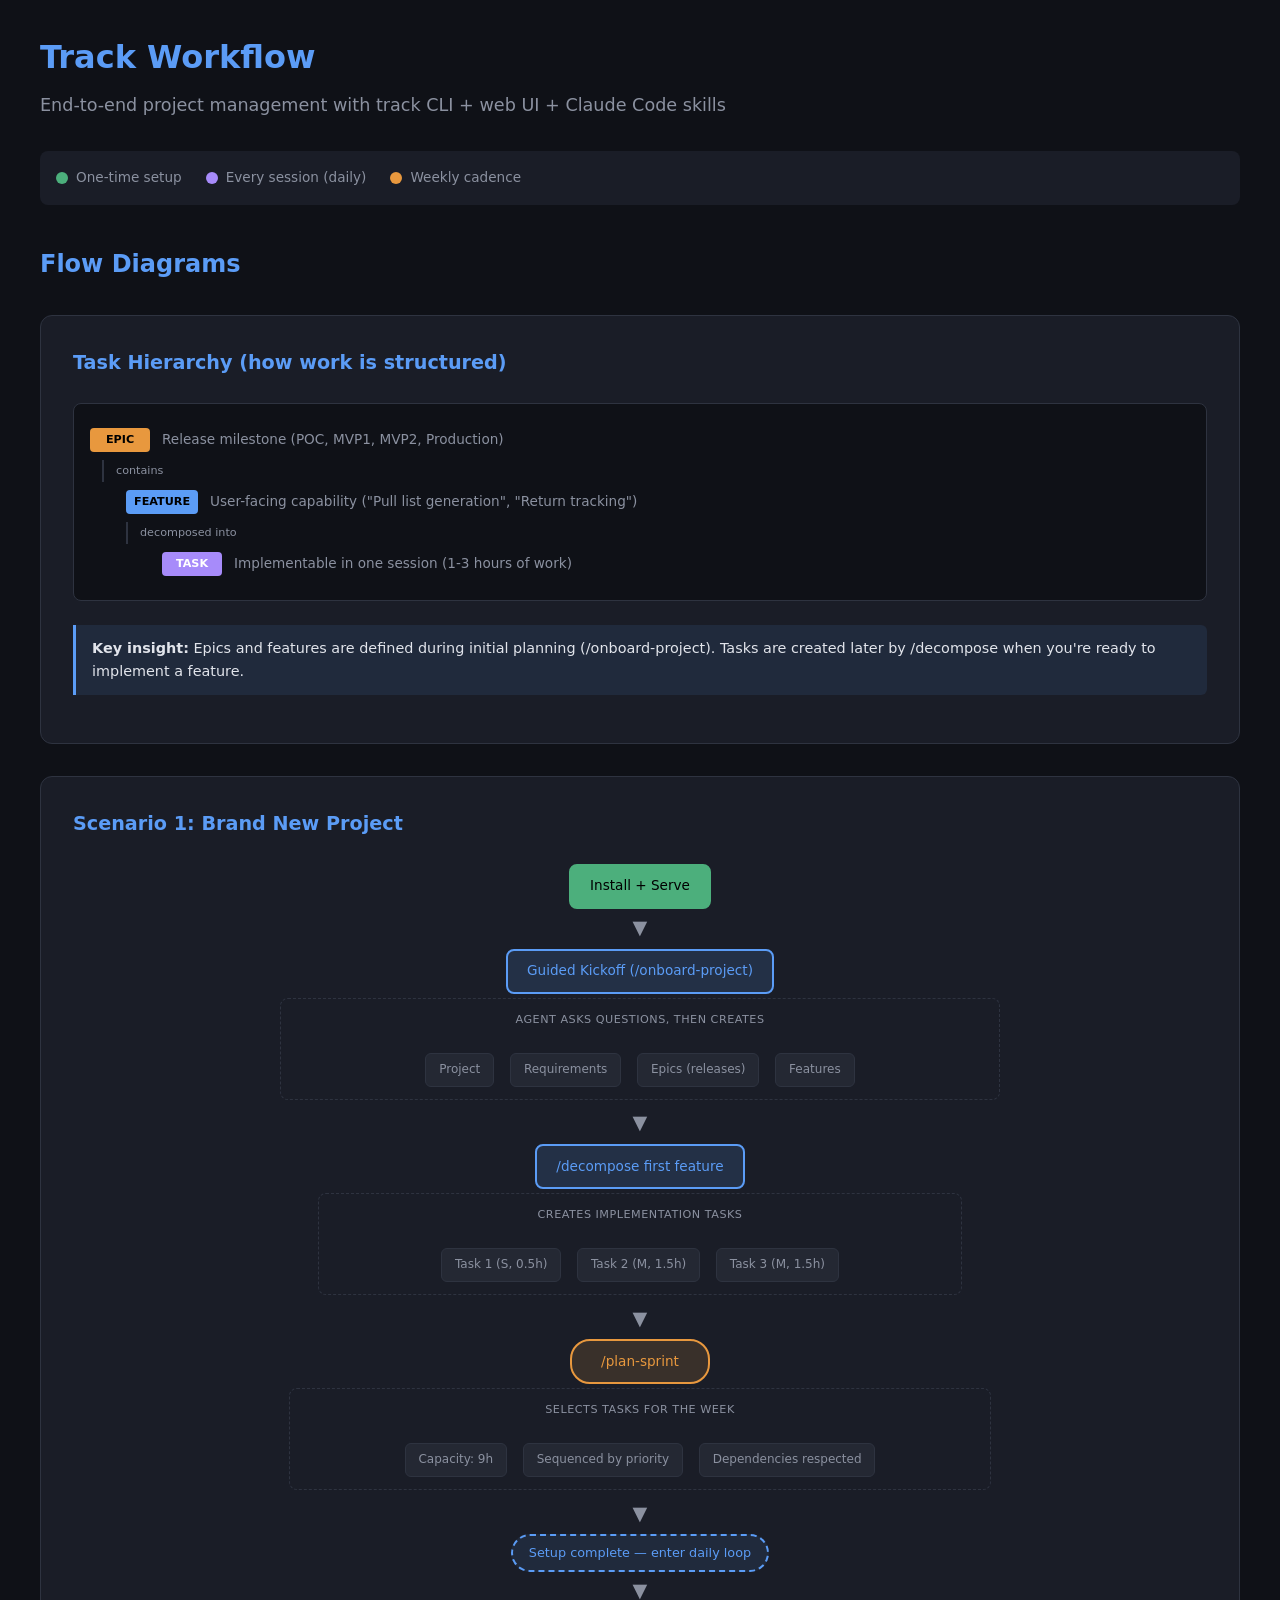
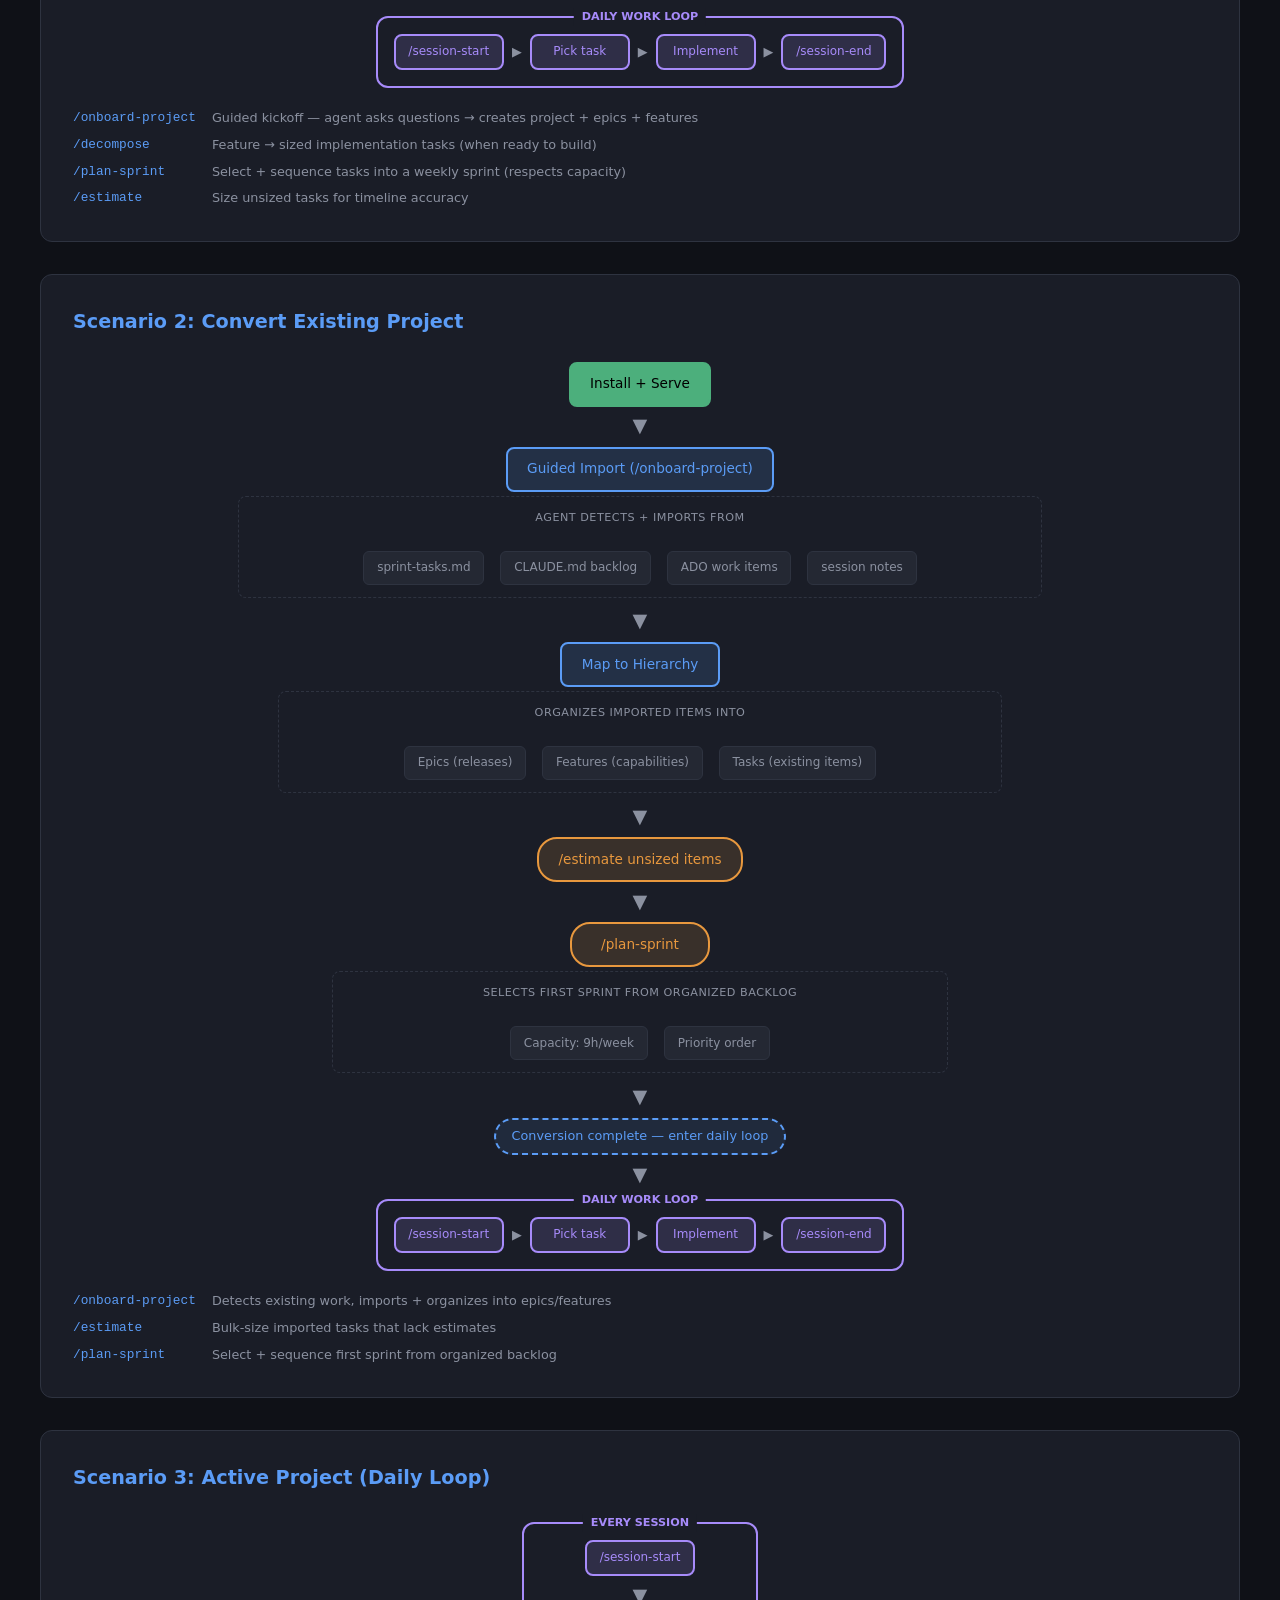
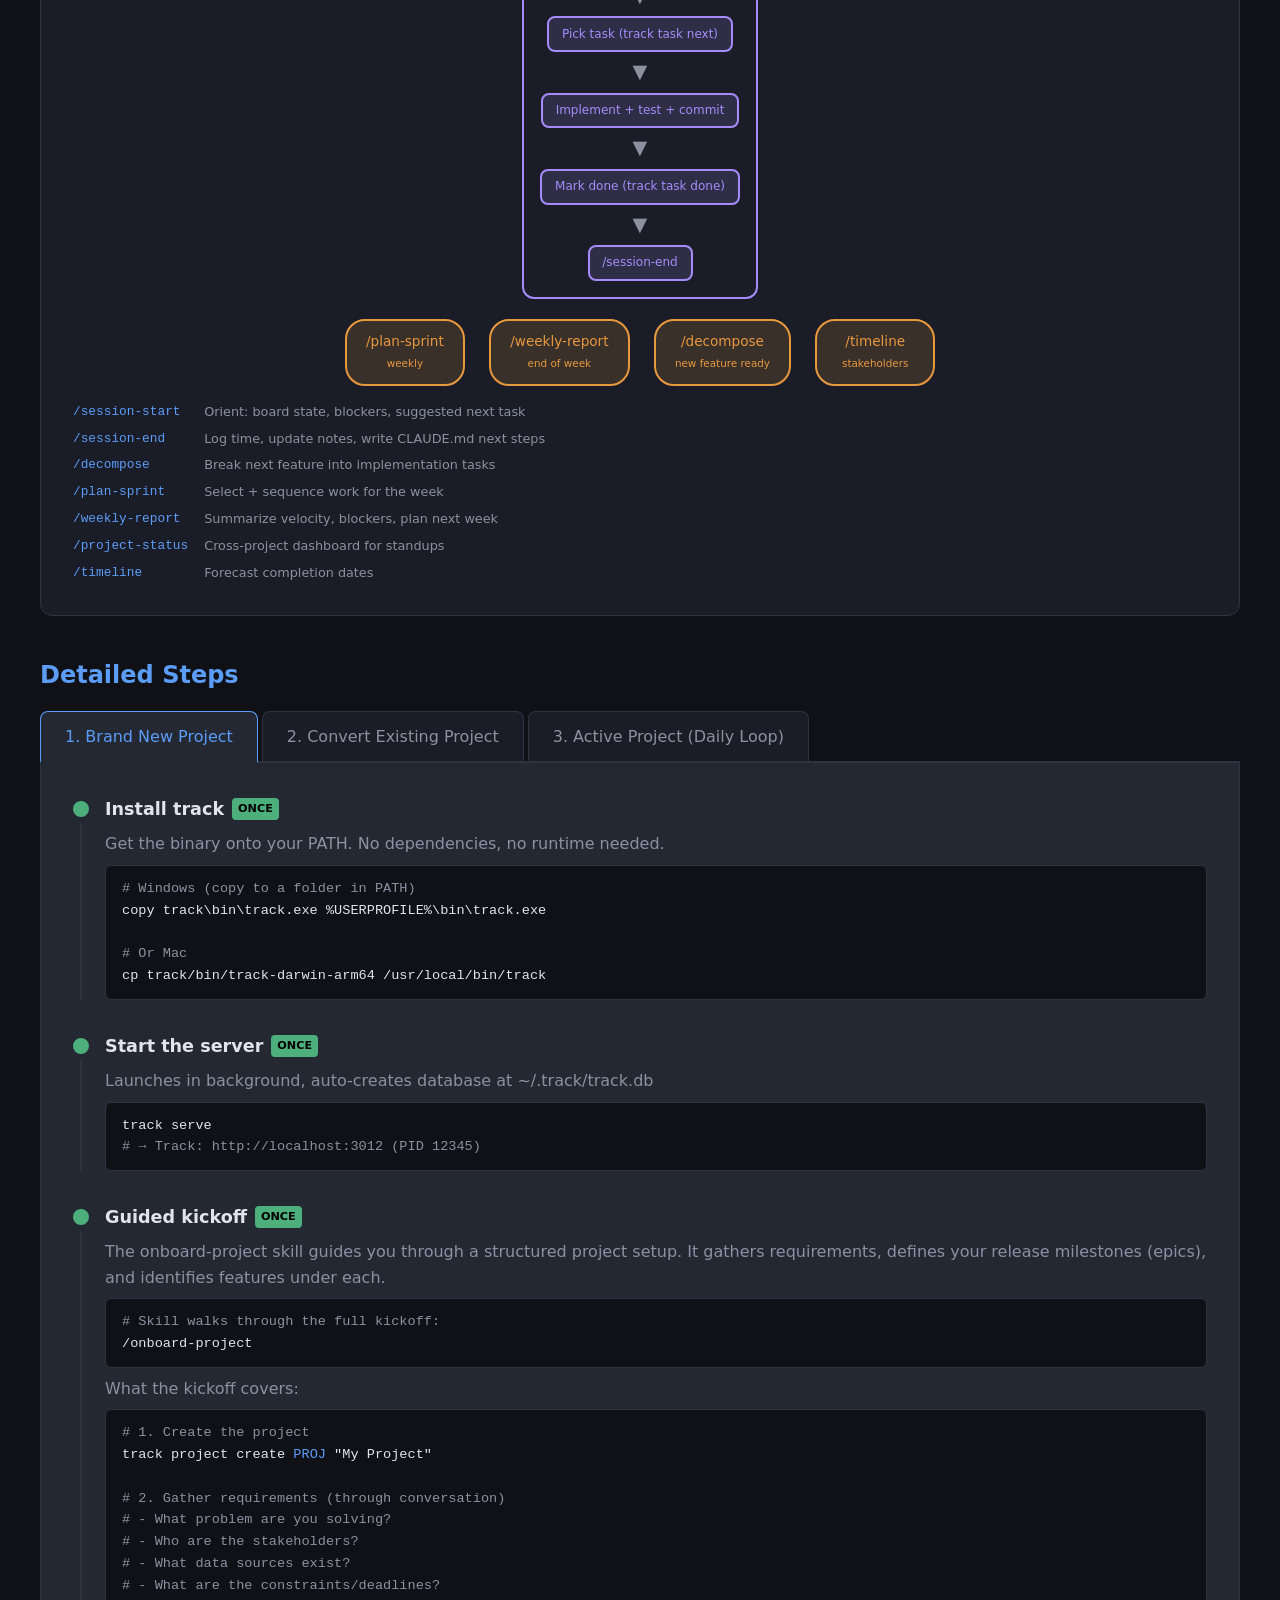
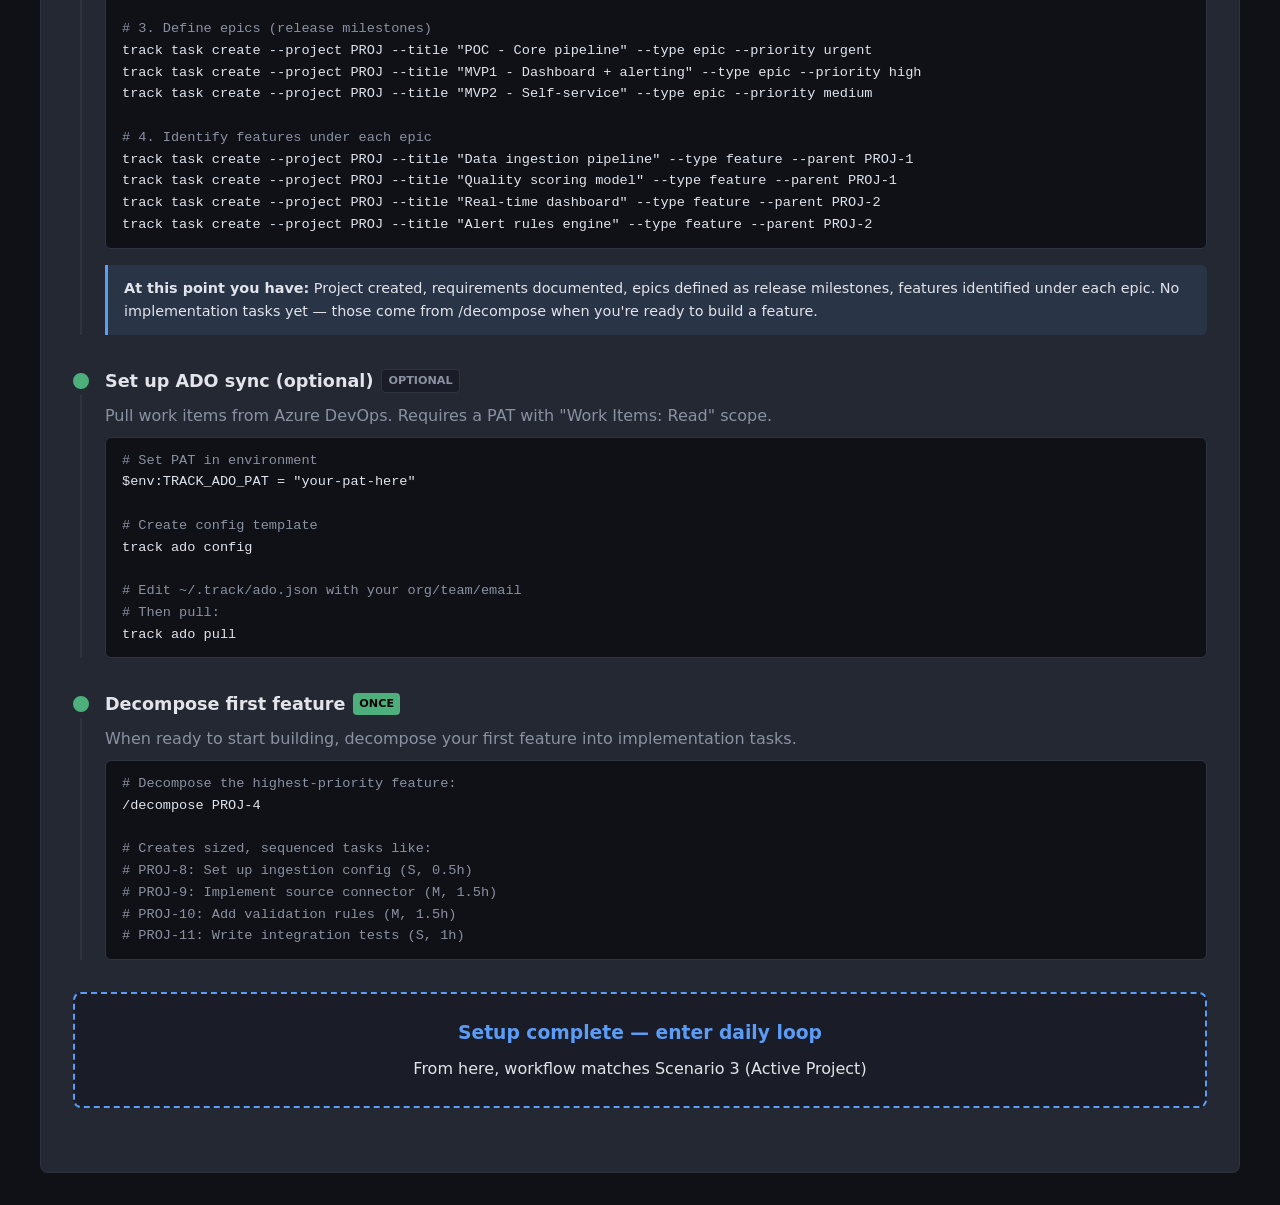
==== docs/workflow.html @ 364a83f5 "Initial release: CLI project management for AI-assisted development Features: task hierarchy (epic/f" ====
<!DOCTYPE html>
<html lang="en">
<head>
    <meta charset="UTF-8">
    <meta name="viewport" content="width=device-width, initial-scale=1.0">
    <title>Track — Workflow Guide</title>
    <style>
        :root {
            --bg: #0f1117;
            --surface: #1a1d27;
            --surface2: #242833;
            --border: #2e3340;
            --text: #e1e4eb;
            --text-dim: #8b91a0;
            --accent: #5b9cf6;
            --accent-dim: #3d6db3;
            --green: #4caf7c;
            --orange: #e8983e;
            --purple: #a78bfa;
            --red: #ef6b6b;
        }

        * { margin: 0; padding: 0; box-sizing: border-box; }

        body {
            font-family: -apple-system, BlinkMacSystemFont, 'Segoe UI', system-ui, sans-serif;
            background: var(--bg);
            color: var(--text);
            line-height: 1.6;
            padding: 2rem;
        }

        .container {
            max-width: 1200px;
            margin: 0 auto;
        }

        h1 {
            font-size: 2rem;
            margin-bottom: 0.5rem;
            color: var(--accent);
        }

        h2 {
            font-size: 1.5rem;
            color: var(--accent);
            margin: 2.5rem 0 1rem;
        }

        .subtitle {
            color: var(--text-dim);
            margin-bottom: 2rem;
            font-size: 1.1rem;
        }

        .scenario-tabs {
            display: flex;
            gap: 4px;
            margin-bottom: 0;
            border-bottom: 2px solid var(--border);
        }

        .tab {
            padding: 0.75rem 1.5rem;
            background: var(--surface);
            border: 1px solid var(--border);
            border-bottom: none;
            border-radius: 8px 8px 0 0;
            cursor: pointer;
            color: var(--text-dim);
            font-weight: 500;
            transition: all 0.2s;
        }

        .tab:hover { color: var(--text); background: var(--surface2); }
        .tab.active {
            color: var(--accent);
            background: var(--surface2);
            border-color: var(--accent);
            border-bottom: 2px solid var(--surface2);
            margin-bottom: -2px;
        }

        .tab-content {
            display: none;
            background: var(--surface2);
            border: 1px solid var(--border);
            border-top: none;
            border-radius: 0 0 8px 8px;
            padding: 2rem;
        }

        .tab-content.active { display: block; }

        .phase {
            margin-bottom: 2rem;
            position: relative;
            padding-left: 2rem;
        }

        .phase::before {
            content: '';
            position: absolute;
            left: 7px;
            top: 28px;
            bottom: 0;
            width: 2px;
            background: var(--border);
        }

        .phase:last-child::before { display: none; }

        .phase-dot {
            position: absolute;
            left: 0;
            top: 6px;
            width: 16px;
            height: 16px;
            border-radius: 50%;
            border: 2px solid var(--accent);
            background: var(--bg);
        }

        .phase-dot.complete { background: var(--green); border-color: var(--green); }
        .phase-dot.recurring { background: var(--purple); border-color: var(--purple); }

        .phase h3 {
            font-size: 1.1rem;
            margin-bottom: 0.5rem;
            display: flex;
            align-items: center;
            gap: 0.5rem;
        }

        .phase-tag {
            font-size: 0.7rem;
            padding: 2px 6px;
            border-radius: 4px;
            font-weight: 600;
            text-transform: uppercase;
        }

        .tag-once { background: var(--green); color: #000; }
        .tag-daily { background: var(--purple); color: #fff; }
        .tag-weekly { background: var(--orange); color: #000; }
        .tag-optional { background: var(--surface); color: var(--text-dim); border: 1px solid var(--border); }

        .phase p {
            color: var(--text-dim);
            margin-bottom: 0.5rem;
        }

        .cmd {
            background: var(--bg);
            border: 1px solid var(--border);
            border-radius: 6px;
            padding: 0.75rem 1rem;
            font-family: 'SF Mono', 'Fira Code', monospace;
            font-size: 0.85rem;
            margin: 0.5rem 0;
            overflow-x: auto;
        }

        .cmd .comment { color: var(--text-dim); }
        .cmd .highlight { color: var(--accent); }

        .skill-ref {
            display: inline-block;
            background: var(--accent-dim);
            color: #fff;
            padding: 2px 8px;
            border-radius: 4px;
            font-size: 0.8rem;
            font-family: monospace;
            margin: 2px 0;
        }

        .converge-box {
            background: var(--surface);
            border: 2px dashed var(--accent);
            border-radius: 8px;
            padding: 1.5rem;
            margin: 2rem 0;
            text-align: center;
        }

        .converge-box h3 {
            color: var(--accent);
            margin-bottom: 0.5rem;
            justify-content: center;
        }

        .daily-loop {
            background: var(--surface);
            border: 2px solid var(--purple);
            border-radius: 12px;
            padding: 1.5rem;
            margin: 1.5rem 0;
        }

        .daily-loop h4 {
            color: var(--purple);
            margin-bottom: 1rem;
            font-size: 1rem;
        }

        .loop-steps {
            display: grid;
            grid-template-columns: repeat(auto-fit, minmax(200px, 1fr));
            gap: 1rem;
        }

        .loop-step {
            background: var(--surface2);
            border: 1px solid var(--border);
            border-radius: 8px;
            padding: 1rem;
            text-align: center;
        }

        .loop-step .step-num {
            display: inline-block;
            width: 24px;
            height: 24px;
            line-height: 24px;
            border-radius: 50%;
            background: var(--purple);
            color: #fff;
            font-size: 0.75rem;
            font-weight: 700;
            margin-bottom: 0.5rem;
        }

        .loop-step .step-title {
            font-weight: 600;
            font-size: 0.9rem;
            margin-bottom: 0.25rem;
        }

        .loop-step .step-cmd {
            font-family: monospace;
            font-size: 0.75rem;
            color: var(--text-dim);
        }

        .note {
            background: rgba(91, 156, 246, 0.1);
            border-left: 3px solid var(--accent);
            padding: 0.75rem 1rem;
            margin: 1rem 0;
            border-radius: 0 6px 6px 0;
            font-size: 0.9rem;
        }

        .divider {
            border: none;
            border-top: 1px solid var(--border);
            margin: 2rem 0;
        }

        .legend {
            display: flex;
            gap: 1.5rem;
            flex-wrap: wrap;
            margin-bottom: 2rem;
            padding: 1rem;
            background: var(--surface);
            border-radius: 8px;
        }

        .legend-item {
            display: flex;
            align-items: center;
            gap: 0.5rem;
            font-size: 0.85rem;
            color: var(--text-dim);
        }

        .legend-dot {
            width: 12px;
            height: 12px;
            border-radius: 50%;
        }

        .legend-dot.one-time { background: var(--green); }
        .legend-dot.daily { background: var(--purple); }
        .legend-dot.weekly { background: var(--orange); }

        /* Flow diagram styles */
        .flow-section {
            margin: 2rem 0;
            padding: 2rem;
            background: var(--surface);
            border-radius: 12px;
            border: 1px solid var(--border);
        }

        .flow-section h3 {
            color: var(--accent);
            margin-bottom: 1.5rem;
            font-size: 1.2rem;
        }

        .flow-diagram {
            display: flex;
            flex-direction: column;
            align-items: center;
            gap: 0;
        }

        .flow-row {
            display: flex;
            align-items: center;
            gap: 0.75rem;
            width: 100%;
            justify-content: center;
        }

        .flow-node {
            padding: 0.6rem 1.2rem;
            border-radius: 8px;
            font-size: 0.85rem;
            font-weight: 500;
            text-align: center;
            min-width: 140px;
            position: relative;
        }

        .flow-node.setup {
            background: var(--green);
            color: #000;
            border: 2px solid var(--green);
        }

        .flow-node.planning {
            background: rgba(91, 156, 246, 0.15);
            color: var(--accent);
            border: 2px solid var(--accent);
        }

        .flow-node.work {
            background: rgba(167, 139, 250, 0.15);
            color: var(--purple);
            border: 2px solid var(--purple);
        }

        .flow-node.milestone {
            background: rgba(232, 152, 62, 0.15);
            color: var(--orange);
            border: 2px solid var(--orange);
            border-radius: 20px;
        }

        .flow-node.converge {
            background: rgba(91, 156, 246, 0.1);
            color: var(--accent);
            border: 2px dashed var(--accent);
            border-radius: 20px;
            padding: 0.4rem 1rem;
            font-size: 0.8rem;
        }

        .flow-arrow {
            display: flex;
            align-items: center;
            justify-content: center;
            color: var(--text-dim);
            font-size: 1.2rem;
            padding: 0.3rem 0;
        }

        .flow-arrow.down::after {
            content: '▼';
        }

        .flow-arrow.right::after {
            content: '▶';
            font-size: 0.8rem;
        }

        .flow-branch {
            display: flex;
            gap: 1rem;
            align-items: flex-start;
            justify-content: center;
            flex-wrap: wrap;
            padding: 0.75rem;
            border: 1px dashed var(--border);
            border-radius: 8px;
            margin: 0.25rem 0;
        }

        .flow-branch-label {
            width: 100%;
            text-align: center;
            font-size: 0.7rem;
            color: var(--text-dim);
            text-transform: uppercase;
            letter-spacing: 0.5px;
            margin-bottom: 0.5rem;
        }

        .flow-sub-node {
            padding: 0.4rem 0.8rem;
            border-radius: 6px;
            font-size: 0.75rem;
            text-align: center;
            background: var(--surface2);
            border: 1px solid var(--border);
            color: var(--text-dim);
        }

        .flow-loop {
            border: 2px solid var(--purple);
            border-radius: 12px;
            padding: 1rem;
            position: relative;
            margin: 0.25rem 0;
        }

        .flow-loop-label {
            position: absolute;
            top: -10px;
            left: 50%;
            transform: translateX(-50%);
            background: var(--surface);
            padding: 0 8px;
            font-size: 0.7rem;
            color: var(--purple);
            text-transform: uppercase;
            font-weight: 600;
        }

        .flow-loop .flow-row {
            gap: 0.5rem;
        }

        .flow-loop .flow-node {
            min-width: 100px;
            padding: 0.4rem 0.8rem;
            font-size: 0.75rem;
        }

        .hierarchy-visual {
            display: flex;
            flex-direction: column;
            gap: 0;
            margin: 1.5rem 0;
            padding: 1rem;
            background: var(--bg);
            border-radius: 8px;
            border: 1px solid var(--border);
        }

        .hier-level {
            display: flex;
            align-items: center;
            gap: 0.75rem;
            padding: 0.5rem 0;
        }

        .hier-indent { width: 24px; flex-shrink: 0; }

        .hier-badge {
            padding: 3px 8px;
            border-radius: 4px;
            font-size: 0.7rem;
            font-weight: 600;
            text-transform: uppercase;
            min-width: 60px;
            text-align: center;
        }

        .hier-badge.epic { background: var(--orange); color: #000; }
        .hier-badge.feature { background: var(--accent); color: #000; }
        .hier-badge.task { background: var(--purple); color: #fff; }

        .hier-text {
            font-size: 0.85rem;
            color: var(--text-dim);
        }

        .hier-connector {
            margin-left: 12px;
            padding-left: 12px;
            border-left: 2px solid var(--border);
            font-size: 0.7rem;
            color: var(--text-dim);
            padding-top: 2px;
            padding-bottom: 2px;
        }

        .skill-map {
            display: grid;
            grid-template-columns: auto 1fr;
            gap: 0.4rem 1rem;
            margin-top: 1rem;
            font-size: 0.8rem;
        }

        .skill-map .skill-name {
            font-family: monospace;
            color: var(--accent);
        }

        .skill-map .skill-desc {
            color: var(--text-dim);
        }
    </style>
</head>
<body>
    <div class="container">
        <h1>Track Workflow</h1>
        <p class="subtitle">End-to-end project management with track CLI + web UI + Claude Code skills</p>

        <div class="legend">
            <div class="legend-item"><div class="legend-dot one-time"></div> One-time setup</div>
            <div class="legend-item"><div class="legend-dot daily"></div> Every session (daily)</div>
            <div class="legend-item"><div class="legend-dot weekly"></div> Weekly cadence</div>
        </div>

        <!-- ============================================ -->
        <!-- FLOW DIAGRAMS SECTION                        -->
        <!-- ============================================ -->
        <h2>Flow Diagrams</h2>

        <!-- Task Hierarchy -->
        <div class="flow-section">
            <h3>Task Hierarchy (how work is structured)</h3>
            <div class="hierarchy-visual">
                <div class="hier-level">
                    <span class="hier-badge epic">Epic</span>
                    <span class="hier-text">Release milestone (POC, MVP1, MVP2, Production)</span>
                </div>
                <div class="hier-connector">contains</div>
                <div class="hier-level">
                    <div class="hier-indent"></div>
                    <span class="hier-badge feature">Feature</span>
                    <span class="hier-text">User-facing capability ("Pull list generation", "Return tracking")</span>
                </div>
                <div class="hier-connector" style="margin-left: 36px;">decomposed into</div>
                <div class="hier-level">
                    <div class="hier-indent"></div>
                    <div class="hier-indent"></div>
                    <span class="hier-badge task">Task</span>
                    <span class="hier-text">Implementable in one session (1-3 hours of work)</span>
                </div>
            </div>
            <div class="note">
                <strong>Key insight:</strong> Epics and features are defined during initial planning (/onboard-project).
                Tasks are created later by /decompose when you're ready to implement a feature.
            </div>
        </div>

        <!-- Flow: Brand New Project -->
        <div class="flow-section">
            <h3>Scenario 1: Brand New Project</h3>
            <div class="flow-diagram">
                <div class="flow-row">
                    <div class="flow-node setup">Install + Serve</div>
                </div>
                <div class="flow-arrow down"></div>
                <div class="flow-row">
                    <div class="flow-node planning">Guided Kickoff (/onboard-project)</div>
                </div>
                <div class="flow-branch">
                    <div class="flow-branch-label">Agent asks questions, then creates</div>
                    <div class="flow-sub-node">Project</div>
                    <div class="flow-sub-node">Requirements</div>
                    <div class="flow-sub-node">Epics (releases)</div>
                    <div class="flow-sub-node">Features</div>
                </div>
                <div class="flow-arrow down"></div>
                <div class="flow-row">
                    <div class="flow-node planning">/decompose first feature</div>
                </div>
                <div class="flow-branch">
                    <div class="flow-branch-label">Creates implementation tasks</div>
                    <div class="flow-sub-node">Task 1 (S, 0.5h)</div>
                    <div class="flow-sub-node">Task 2 (M, 1.5h)</div>
                    <div class="flow-sub-node">Task 3 (M, 1.5h)</div>
                </div>
                <div class="flow-arrow down"></div>
                <div class="flow-row">
                    <div class="flow-node milestone">/plan-sprint</div>
                </div>
                <div class="flow-branch">
                    <div class="flow-branch-label">Selects tasks for the week</div>
                    <div class="flow-sub-node">Capacity: 9h</div>
                    <div class="flow-sub-node">Sequenced by priority</div>
                    <div class="flow-sub-node">Dependencies respected</div>
                </div>
                <div class="flow-arrow down"></div>
                <div class="flow-row">
                    <div class="flow-node converge">Setup complete — enter daily loop</div>
                </div>
                <div class="flow-arrow down"></div>
                <div class="flow-loop">
                    <div class="flow-loop-label">Daily Work Loop</div>
                    <div class="flow-row">
                        <div class="flow-node work">/session-start</div>
                        <div class="flow-arrow right"></div>
                        <div class="flow-node work">Pick task</div>
                        <div class="flow-arrow right"></div>
                        <div class="flow-node work">Implement</div>
                        <div class="flow-arrow right"></div>
                        <div class="flow-node work">/session-end</div>
                    </div>
                </div>
            </div>
            <div class="skill-map">
                <span class="skill-name">/onboard-project</span>
                <span class="skill-desc">Guided kickoff — agent asks questions → creates project + epics + features</span>
                <span class="skill-name">/decompose</span>
                <span class="skill-desc">Feature → sized implementation tasks (when ready to build)</span>
                <span class="skill-name">/plan-sprint</span>
                <span class="skill-desc">Select + sequence tasks into a weekly sprint (respects capacity)</span>
                <span class="skill-name">/estimate</span>
                <span class="skill-desc">Size unsized tasks for timeline accuracy</span>
            </div>
        </div>

        <!-- Flow: Convert Existing -->
        <div class="flow-section">
            <h3>Scenario 2: Convert Existing Project</h3>
            <div class="flow-diagram">
                <div class="flow-row">
                    <div class="flow-node setup">Install + Serve</div>
                </div>
                <div class="flow-arrow down"></div>
                <div class="flow-row">
                    <div class="flow-node planning">Guided Import (/onboard-project)</div>
                </div>
                <div class="flow-branch">
                    <div class="flow-branch-label">Agent detects + imports from</div>
                    <div class="flow-sub-node">sprint-tasks.md</div>
                    <div class="flow-sub-node">CLAUDE.md backlog</div>
                    <div class="flow-sub-node">ADO work items</div>
                    <div class="flow-sub-node">session notes</div>
                </div>
                <div class="flow-arrow down"></div>
                <div class="flow-row">
                    <div class="flow-node planning">Map to Hierarchy</div>
                </div>
                <div class="flow-branch">
                    <div class="flow-branch-label">Organizes imported items into</div>
                    <div class="flow-sub-node">Epics (releases)</div>
                    <div class="flow-sub-node">Features (capabilities)</div>
                    <div class="flow-sub-node">Tasks (existing items)</div>
                </div>
                <div class="flow-arrow down"></div>
                <div class="flow-row">
                    <div class="flow-node milestone">/estimate unsized items</div>
                </div>
                <div class="flow-arrow down"></div>
                <div class="flow-row">
                    <div class="flow-node milestone">/plan-sprint</div>
                </div>
                <div class="flow-branch">
                    <div class="flow-branch-label">Selects first sprint from organized backlog</div>
                    <div class="flow-sub-node">Capacity: 9h/week</div>
                    <div class="flow-sub-node">Priority order</div>
                </div>
                <div class="flow-arrow down"></div>
                <div class="flow-row">
                    <div class="flow-node converge">Conversion complete — enter daily loop</div>
                </div>
                <div class="flow-arrow down"></div>
                <div class="flow-loop">
                    <div class="flow-loop-label">Daily Work Loop</div>
                    <div class="flow-row">
                        <div class="flow-node work">/session-start</div>
                        <div class="flow-arrow right"></div>
                        <div class="flow-node work">Pick task</div>
                        <div class="flow-arrow right"></div>
                        <div class="flow-node work">Implement</div>
                        <div class="flow-arrow right"></div>
                        <div class="flow-node work">/session-end</div>
                    </div>
                </div>
            </div>
            <div class="skill-map">
                <span class="skill-name">/onboard-project</span>
                <span class="skill-desc">Detects existing work, imports + organizes into epics/features</span>
                <span class="skill-name">/estimate</span>
                <span class="skill-desc">Bulk-size imported tasks that lack estimates</span>
                <span class="skill-name">/plan-sprint</span>
                <span class="skill-desc">Select + sequence first sprint from organized backlog</span>
            </div>
        </div>

        <!-- Flow: Active Project -->
        <div class="flow-section">
            <h3>Scenario 3: Active Project (Daily Loop)</h3>
            <div class="flow-diagram">
                <div class="flow-loop">
                    <div class="flow-loop-label">Every Session</div>
                    <div class="flow-diagram" style="gap: 0;">
                        <div class="flow-row">
                            <div class="flow-node work">/session-start</div>
                        </div>
                        <div class="flow-arrow down"></div>
                        <div class="flow-row">
                            <div class="flow-node work">Pick task (track task next)</div>
                        </div>
                        <div class="flow-arrow down"></div>
                        <div class="flow-row">
                            <div class="flow-node work">Implement + test + commit</div>
                        </div>
                        <div class="flow-arrow down"></div>
                        <div class="flow-row">
                            <div class="flow-node work">Mark done (track task done)</div>
                        </div>
                        <div class="flow-arrow down"></div>
                        <div class="flow-row">
                            <div class="flow-node work">/session-end</div>
                        </div>
                    </div>
                </div>
                <div style="height: 1rem;"></div>
                <div class="flow-row" style="gap: 1.5rem; flex-wrap: wrap;">
                    <div class="flow-node milestone" style="min-width: 120px;">/plan-sprint<br><small style="font-size:0.65rem;">weekly</small></div>
                    <div class="flow-node milestone" style="min-width: 120px;">/weekly-report<br><small style="font-size:0.65rem;">end of week</small></div>
                    <div class="flow-node milestone" style="min-width: 120px;">/decompose<br><small style="font-size:0.65rem;">new feature ready</small></div>
                    <div class="flow-node milestone" style="min-width: 120px;">/timeline<br><small style="font-size:0.65rem;">stakeholders</small></div>
                </div>
            </div>
            <div class="skill-map">
                <span class="skill-name">/session-start</span>
                <span class="skill-desc">Orient: board state, blockers, suggested next task</span>
                <span class="skill-name">/session-end</span>
                <span class="skill-desc">Log time, update notes, write CLAUDE.md next steps</span>
                <span class="skill-name">/decompose</span>
                <span class="skill-desc">Break next feature into implementation tasks</span>
                <span class="skill-name">/plan-sprint</span>
                <span class="skill-desc">Select + sequence work for the week</span>
                <span class="skill-name">/weekly-report</span>
                <span class="skill-desc">Summarize velocity, blockers, plan next week</span>
                <span class="skill-name">/project-status</span>
                <span class="skill-desc">Cross-project dashboard for standups</span>
                <span class="skill-name">/timeline</span>
                <span class="skill-desc">Forecast completion dates</span>
            </div>
        </div>

        <!-- ============================================ -->
        <!-- DETAILED STEPS (TABBED)                      -->
        <!-- ============================================ -->
        <h2>Detailed Steps</h2>

        <div class="scenario-tabs">
            <div class="tab active" onclick="showTab('new')">1. Brand New Project</div>
            <div class="tab" onclick="showTab('convert')">2. Convert Existing Project</div>
            <div class="tab" onclick="showTab('active')">3. Active Project (Daily Loop)</div>
        </div>

        <!-- SCENARIO 1: Brand New Project -->
        <div id="tab-new" class="tab-content active">
            <div class="phase">
                <div class="phase-dot complete"></div>
                <h3>Install track <span class="phase-tag tag-once">once</span></h3>
                <p>Get the binary onto your PATH. No dependencies, no runtime needed.</p>
                <div class="cmd">
                    <span class="comment"># Windows (copy to a folder in PATH)</span><br>
                    copy track\bin\track.exe %USERPROFILE%\bin\track.exe<br><br>
                    <span class="comment"># Or Mac</span><br>
                    cp track/bin/track-darwin-arm64 /usr/local/bin/track
                </div>
            </div>

            <div class="phase">
                <div class="phase-dot complete"></div>
                <h3>Start the server <span class="phase-tag tag-once">once</span></h3>
                <p>Launches in background, auto-creates database at ~/.track/track.db</p>
                <div class="cmd">
                    track serve<br>
                    <span class="comment"># → Track: http://localhost:3012 (PID 12345)</span>
                </div>
            </div>

            <div class="phase">
                <div class="phase-dot complete"></div>
                <h3>Guided kickoff <span class="phase-tag tag-once">once</span></h3>
                <p>The onboard-project skill guides you through a structured project setup. It gathers requirements, defines your release milestones (epics), and identifies features under each.</p>
                <div class="cmd">
                    <span class="comment"># Skill walks through the full kickoff:</span><br>
                    /onboard-project
                </div>
                <p>What the kickoff covers:</p>
                <div class="cmd">
                    <span class="comment"># 1. Create the project</span><br>
                    track project create <span class="highlight">PROJ</span> "My Project"<br><br>
                    <span class="comment"># 2. Gather requirements (through conversation)</span><br>
                    <span class="comment">#    - What problem are you solving?</span><br>
                    <span class="comment">#    - Who are the stakeholders?</span><br>
                    <span class="comment">#    - What data sources exist?</span><br>
                    <span class="comment">#    - What are the constraints/deadlines?</span><br><br>
                    <span class="comment"># 3. Define epics (release milestones)</span><br>
                    track task create --project PROJ --title "POC - Core pipeline" --type epic --priority urgent<br>
                    track task create --project PROJ --title "MVP1 - Dashboard + alerting" --type epic --priority high<br>
                    track task create --project PROJ --title "MVP2 - Self-service" --type epic --priority medium<br><br>
                    <span class="comment"># 4. Identify features under each epic</span><br>
                    track task create --project PROJ --title "Data ingestion pipeline" --type feature --parent PROJ-1<br>
                    track task create --project PROJ --title "Quality scoring model" --type feature --parent PROJ-1<br>
                    track task create --project PROJ --title "Real-time dashboard" --type feature --parent PROJ-2<br>
                    track task create --project PROJ --title "Alert rules engine" --type feature --parent PROJ-2
                </div>
                <div class="note">
                    <strong>At this point you have:</strong> Project created, requirements documented, epics defined as release milestones, features identified under each epic. No implementation tasks yet — those come from /decompose when you're ready to build a feature.
                </div>
            </div>

            <div class="phase">
                <div class="phase-dot complete"></div>
                <h3>Set up ADO sync (optional) <span class="phase-tag tag-optional">optional</span></h3>
                <p>Pull work items from Azure DevOps. Requires a PAT with "Work Items: Read" scope.</p>
                <div class="cmd">
                    <span class="comment"># Set PAT in environment</span><br>
                    $env:TRACK_ADO_PAT = "your-pat-here"<br><br>
                    <span class="comment"># Create config template</span><br>
                    track ado config<br><br>
                    <span class="comment"># Edit ~/.track/ado.json with your org/team/email</span><br>
                    <span class="comment"># Then pull:</span><br>
                    track ado pull
                </div>
            </div>

            <div class="phase">
                <div class="phase-dot complete"></div>
                <h3>Decompose first feature <span class="phase-tag tag-once">once</span></h3>
                <p>When ready to start building, decompose your first feature into implementation tasks.</p>
                <div class="cmd">
                    <span class="comment"># Decompose the highest-priority feature:</span><br>
                    /decompose PROJ-4<br><br>
                    <span class="comment"># Creates sized, sequenced tasks like:</span><br>
                    <span class="comment"># PROJ-8: Set up ingestion config (S, 0.5h)</span><br>
                    <span class="comment"># PROJ-9: Implement source connector (M, 1.5h)</span><br>
                    <span class="comment"># PROJ-10: Add validation rules (M, 1.5h)</span><br>
                    <span class="comment"># PROJ-11: Write integration tests (S, 1h)</span>
                </div>
            </div>

            <div class="converge-box">
                <h3>Setup complete — enter daily loop</h3>
                <p>From here, workflow matches Scenario 3 (Active Project)</p>
            </div>
        </div>

        <!-- SCENARIO 2: Convert Existing Project -->
        <div id="tab-convert" class="tab-content">
            <div class="phase">
                <div class="phase-dot complete"></div>
                <h3>Install track <span class="phase-tag tag-once">once</span></h3>
                <p>Same as Scenario 1 — get the binary, start the server.</p>
                <div class="cmd">
                    track serve
                </div>
            </div>

            <div class="phase">
                <div class="phase-dot complete"></div>
                <h3>Run onboard-project <span class="phase-tag tag-once">once</span></h3>
                <p>Imports existing backlog and organizes it into the epic/feature/task hierarchy.</p>
                <div class="cmd">
                    <span class="comment"># Skill does all of this automatically:</span><br>
                    /onboard-project
                </div>
                <p>What it does:</p>
                <div class="cmd">
                    <span class="comment"># 1. Creates project</span><br>
                    track project create PROJ "My Project"<br><br>
                    <span class="comment"># 2. Reads existing sources:</span><br>
                    <span class="comment">#    - docs/sprint-tasks.md</span><br>
                    <span class="comment">#    - CLAUDE.md backlog section</span><br>
                    <span class="comment">#    - docs/session-notes/ (recent context)</span><br><br>
                    <span class="comment"># 3. Maps existing items to hierarchy:</span><br>
                    <span class="comment">#    - Groups related items → creates epics</span><br>
                    <span class="comment">#    - Identifies capabilities → creates features</span><br>
                    <span class="comment">#    - Preserves existing tasks + statuses</span><br>
                    track task create --project PROJ --title "Phase 1 - Current sprint" --type epic<br>
                    track task create --project PROJ --title "Dashboard improvements" --type feature --parent PROJ-1<br>
                    track task create --project PROJ --title "Fix chart rendering" --type task --parent PROJ-2<br>
                    track task move PROJ-3 --status in_progress<br><br>
                    <span class="comment"># 4. Adds ## Taskboard section to CLAUDE.md</span>
                </div>
            </div>

            <div class="phase">
                <div class="phase-dot complete"></div>
                <h3>Estimate unsized tasks <span class="phase-tag tag-once">once</span></h3>
                <p>Imported tasks likely lack size estimates. Bulk-estimate the backlog.</p>
                <div class="cmd">
                    /estimate --project PROJ
                </div>
            </div>

            <div class="phase">
                <div class="phase-dot complete"></div>
                <h3>Set up ADO sync (if applicable) <span class="phase-tag tag-optional">optional</span></h3>
                <p>Same as Scenario 1. Links existing ADO work items to track tasks.</p>
                <div class="cmd">
                    track ado config<br>
                    <span class="comment"># edit ~/.track/ado.json</span><br>
                    track ado pull
                </div>
            </div>

            <div class="converge-box">
                <h3>Conversion complete — enter daily loop</h3>
                <p>From here, workflow matches Scenario 3 (Active Project)</p>
            </div>
        </div>

        <!-- SCENARIO 3: Active Project (Daily Loop) -->
        <div id="tab-active" class="tab-content">

            <div class="daily-loop">
                <h4>Daily Session Loop</h4>
                <div class="loop-steps">
                    <div class="loop-step">
                        <div class="step-num">1</div>
                        <div class="step-title">Start Session</div>
                        <div class="step-cmd">/session-start</div>
                    </div>
                    <div class="loop-step">
                        <div class="step-num">2</div>
                        <div class="step-title">Pick Task</div>
                        <div class="step-cmd">track task next</div>
                    </div>
                    <div class="loop-step">
                        <div class="step-num">3</div>
                        <div class="step-title">Do Work</div>
                        <div class="step-cmd">code, test, commit</div>
                    </div>
                    <div class="loop-step">
                        <div class="step-num">4</div>
                        <div class="step-title">Complete</div>
                        <div class="step-cmd">track task done ID</div>
                    </div>
                    <div class="loop-step">
                        <div class="step-num">5</div>
                        <div class="step-title">End Session</div>
                        <div class="step-cmd">/session-end</div>
                    </div>
                </div>
            </div>

            <hr class="divider">

            <div class="phase">
                <div class="phase-dot recurring"></div>
                <h3>Session start <span class="phase-tag tag-daily">every session</span></h3>
                <p>Orient: see board state, in-progress tasks, blockers, suggested next steps.</p>
                <div class="cmd">
                    <span class="comment"># Skill reads CLAUDE.md + queries track automatically</span><br>
                    /session-start
                </div>
                <p>Or manually:</p>
                <div class="cmd">
                    track task list --project PROJ<br>
                    track session start --project PROJ --branch $(git branch --show-current)
                </div>
                <div class="note">Session start shows: in-progress tasks, ready tasks by priority, blockers, active sprint progress, uncommitted git changes.</div>
            </div>

            <div class="phase">
                <div class="phase-dot recurring"></div>
                <h3>Pick up a task <span class="phase-tag tag-daily">every session</span></h3>
                <p>Move the next task to in_progress. If the next feature hasn't been decomposed yet, run /decompose first.</p>
                <div class="cmd">
                    <span class="comment"># Auto-pick highest priority ready task:</span><br>
                    track task next<br><br>
                    <span class="comment"># Or manually:</span><br>
                    track task move PROJ-5 --status in_progress<br><br>
                    <span class="comment"># If no ready tasks — decompose next feature:</span><br>
                    /decompose PROJ-12
                </div>
            </div>

            <div class="phase">
                <div class="phase-dot recurring"></div>
                <h3>Do the work <span class="phase-tag tag-daily">every session</span></h3>
                <p>Write code, run tests, iterate. Track stays out of your way.</p>
                <div class="cmd">
                    <span class="comment"># If new work discovered mid-session:</span><br>
                    track task create --project PROJ --title "Found edge case in X" --priority high --source discovered<br><br>
                    <span class="comment"># If blocked:</span><br>
                    track blocker create --title "Waiting on API access" --project PROJ
                </div>
            </div>

            <div class="phase">
                <div class="phase-dot recurring"></div>
                <h3>Complete tasks <span class="phase-tag tag-daily">every session</span></h3>
                <p>Mark done, log actual time.</p>
                <div class="cmd">
                    track task done PROJ-5 --actual-hours 1.5<br><br>
                    <span class="comment"># Or log time separately:</span><br>
                    track session log PROJ-5 --hours 1.5 --note "Implemented retry logic"
                </div>
            </div>

            <div class="phase">
                <div class="phase-dot recurring"></div>
                <h3>End session <span class="phase-tag tag-daily">every session</span></h3>
                <p>Wraps up: updates task states, logs time, writes session notes, updates CLAUDE.md.</p>
                <div class="cmd">
                    <span class="comment"># Skill does all of this:</span><br>
                    /session-end
                </div>
                <p>Or manually:</p>
                <div class="cmd">
                    track session end --summary "Completed retry logic for pipeline ingestion"
                </div>
            </div>

            <hr class="divider">

            <div class="phase">
                <div class="phase-dot" style="background: var(--orange); border-color: var(--orange);"></div>
                <h3>Plan sprint <span class="phase-tag tag-weekly">weekly</span></h3>
                <p>At start of week: select work from decomposed features, sequence tasks, set capacity targets.</p>
                <div class="cmd">
                    /plan-sprint --project PROJ
                </div>
                <p>Creates a sprint in track with selected tasks and sequencing.</p>
            </div>

            <div class="phase">
                <div class="phase-dot" style="background: var(--orange); border-color: var(--orange);"></div>
                <h3>Weekly report <span class="phase-tag tag-weekly">weekly</span></h3>
                <p>End of week: summarize progress, velocity, blockers, next week plan.</p>
                <div class="cmd">
                    /weekly-report
                </div>
            </div>

            <div class="phase">
                <div class="phase-dot" style="background: var(--orange); border-color: var(--orange);"></div>
                <h3>Project status <span class="phase-tag tag-weekly">as needed</span></h3>
                <p>Cross-project dashboard for standups or orientation.</p>
                <div class="cmd">
                    /project-status
                </div>
            </div>

            <hr class="divider">

            <div class="phase">
                <div class="phase-dot"></div>
                <h3>Decompose next feature <span class="phase-tag tag-optional">as needed</span></h3>
                <p>When current tasks are done and you're ready to start the next feature, decompose it into tasks.</p>
                <div class="cmd">
                    <span class="comment"># Decompose a feature into implementation tasks:</span><br>
                    /decompose PROJ-20<br><br>
                    <span class="comment"># Estimate if needed:</span><br>
                    /estimate --project PROJ
                </div>
                <div class="note">
                    <strong>Decompose on demand:</strong> Don't decompose all features upfront. Decompose the next feature when you're ready to work on it — requirements may have changed by then.
                </div>
            </div>

            <div class="phase">
                <div class="phase-dot"></div>
                <h3>ADO sync <span class="phase-tag tag-optional">as needed</span></h3>
                <p>Pull latest work items from Azure DevOps when assignments change.</p>
                <div class="cmd">
                    track ado pull<br>
                    track ado status
                </div>
            </div>

            <div class="phase">
                <div class="phase-dot"></div>
                <h3>Timeline projection <span class="phase-tag tag-optional">as needed</span></h3>
                <p>Forecast completion dates for stakeholder communication.</p>
                <div class="cmd">
                    /timeline --project PROJ
                </div>
            </div>
        </div>
    </div>

    <script>
        function showTab(id) {
            document.querySelectorAll('.tab-content').forEach(el => el.classList.remove('active'));
            document.querySelectorAll('.tab').forEach(el => el.classList.remove('active'));
            document.getElementById('tab-' + id).classList.add('active');
            event.target.classList.add('active');
        }
    </script>
</body>
</html>
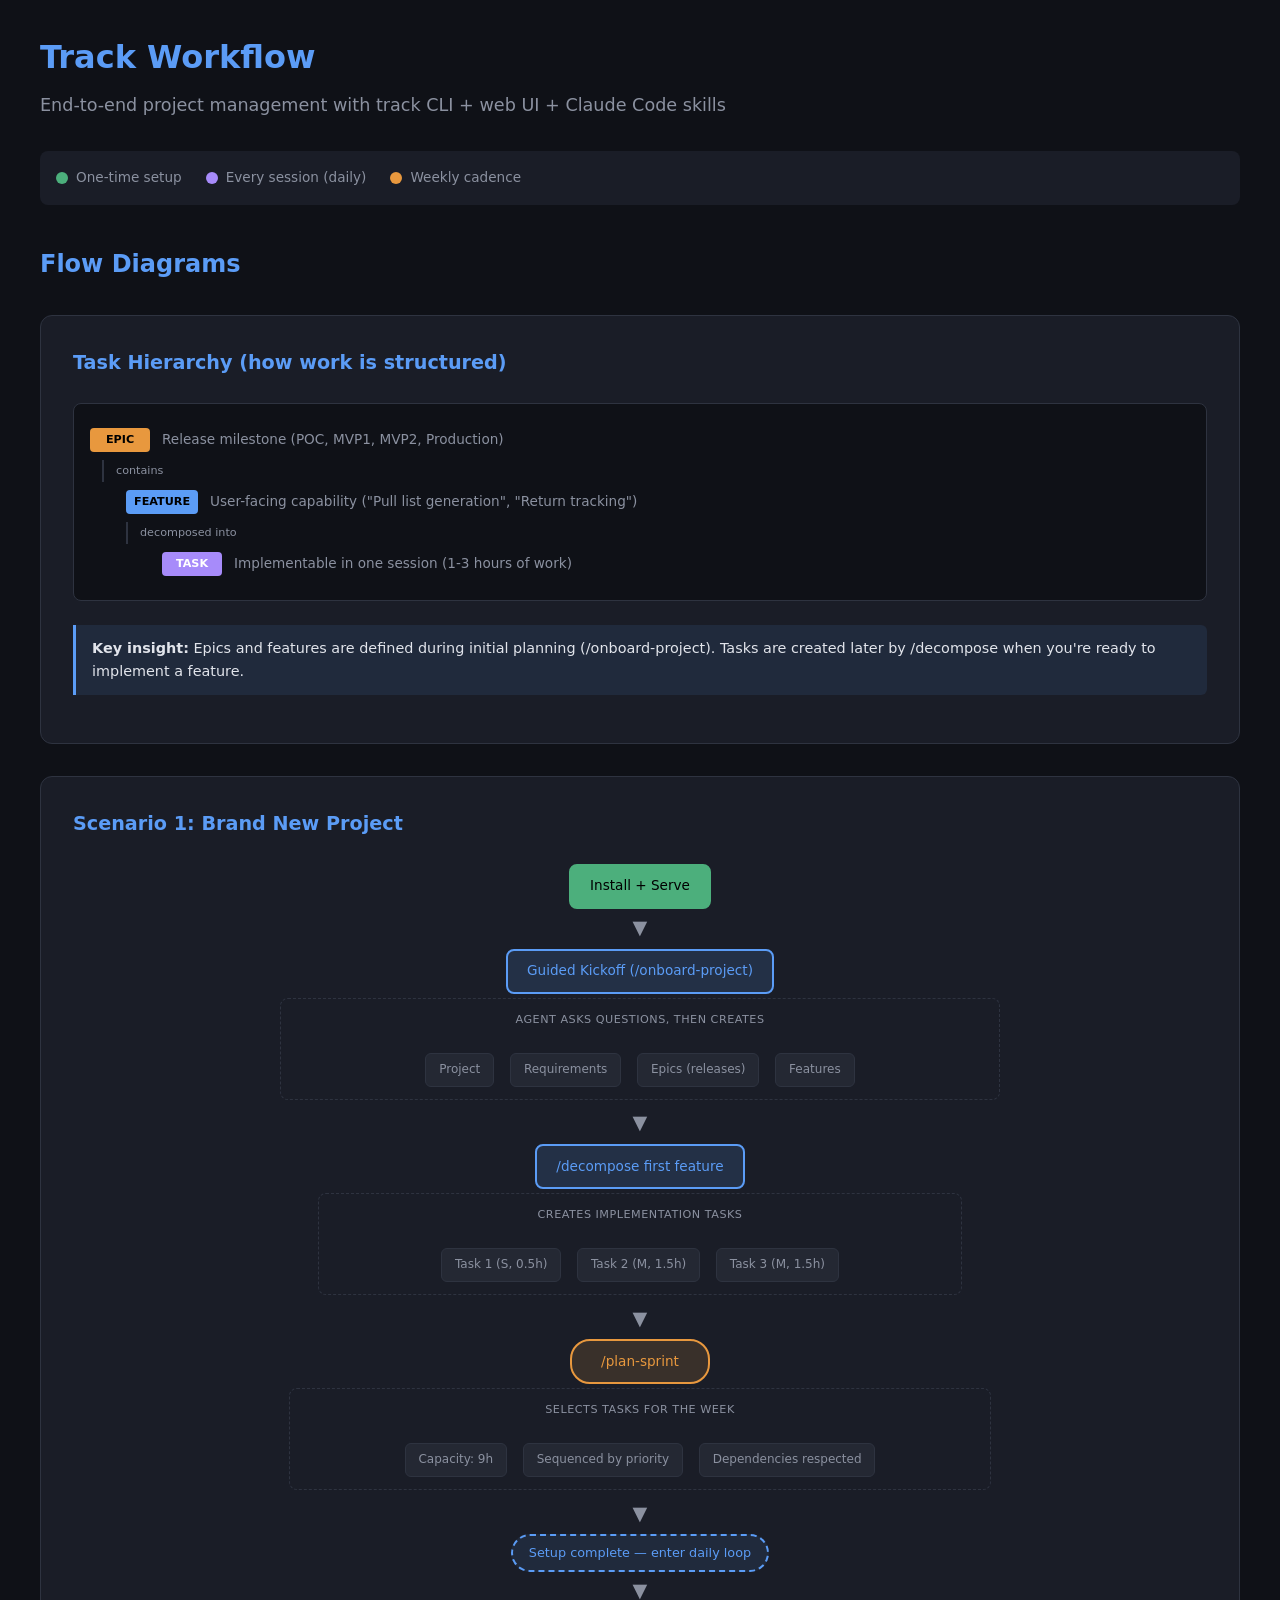
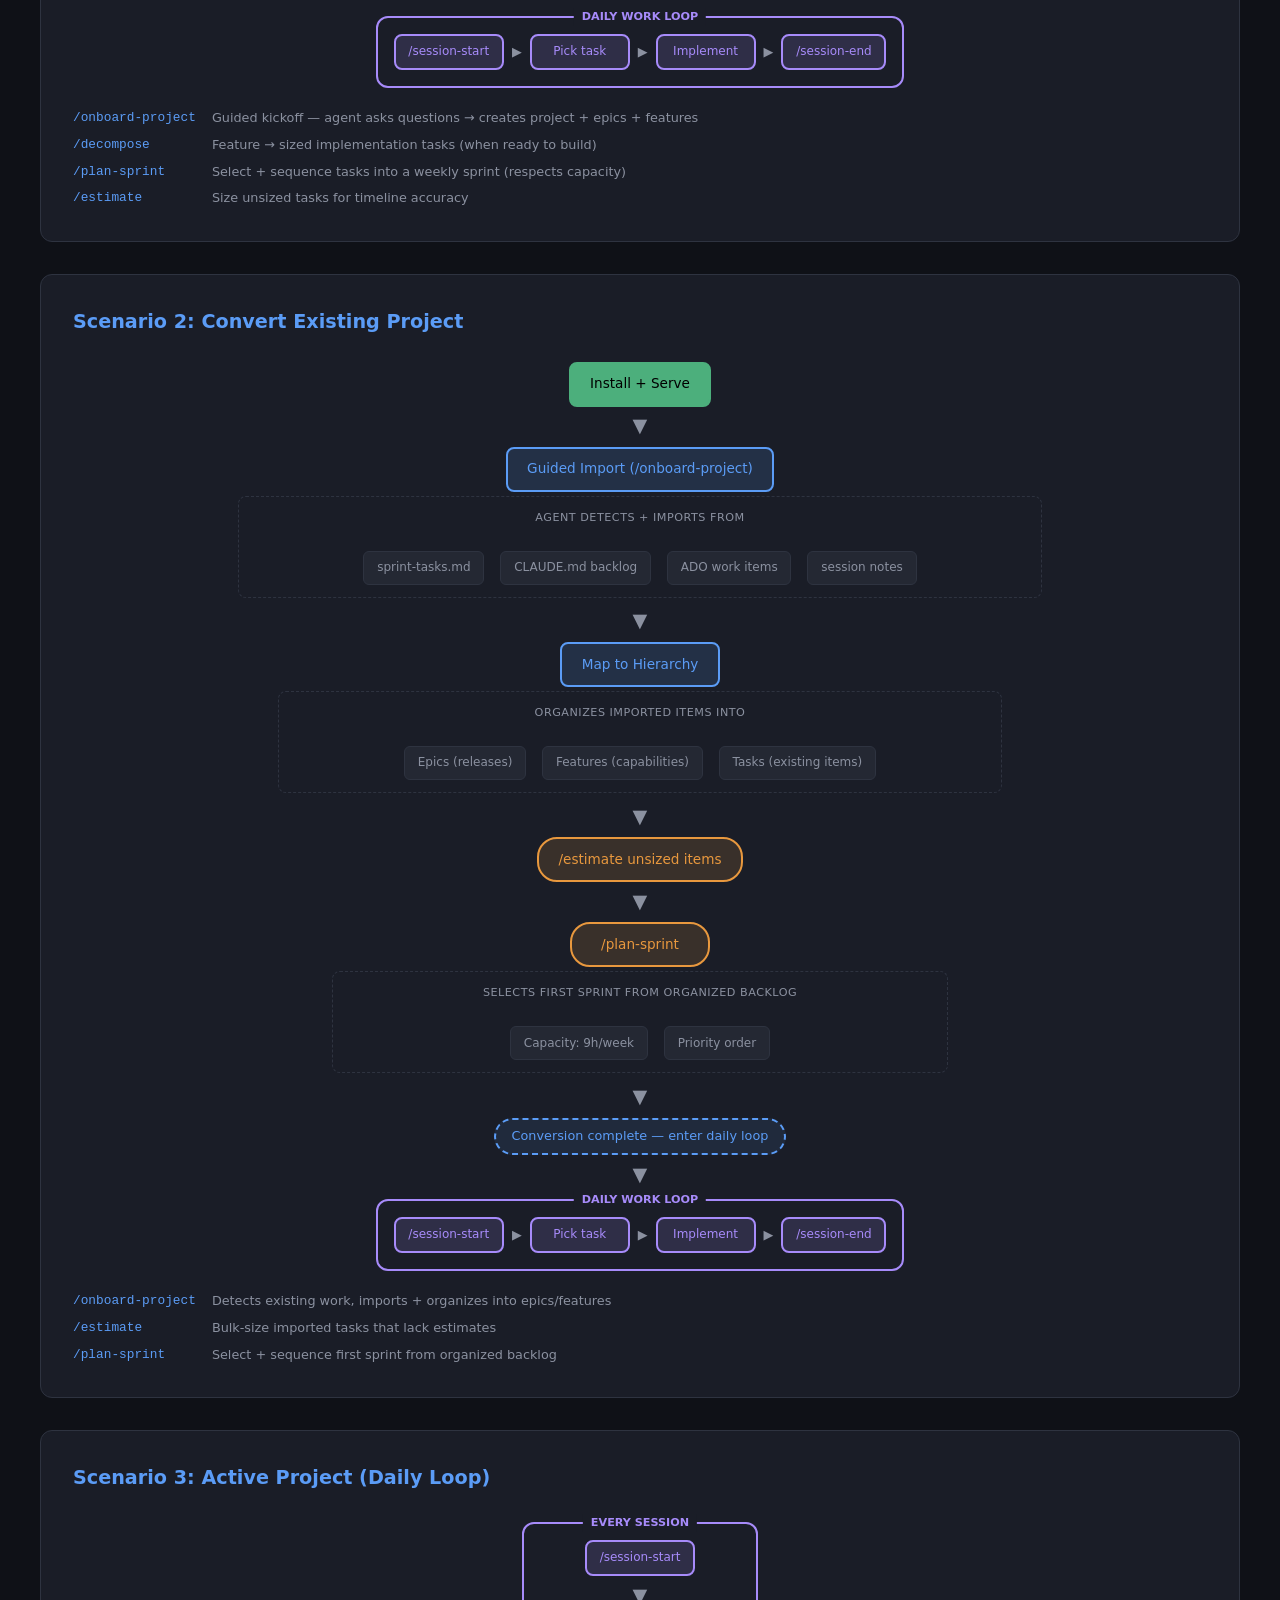
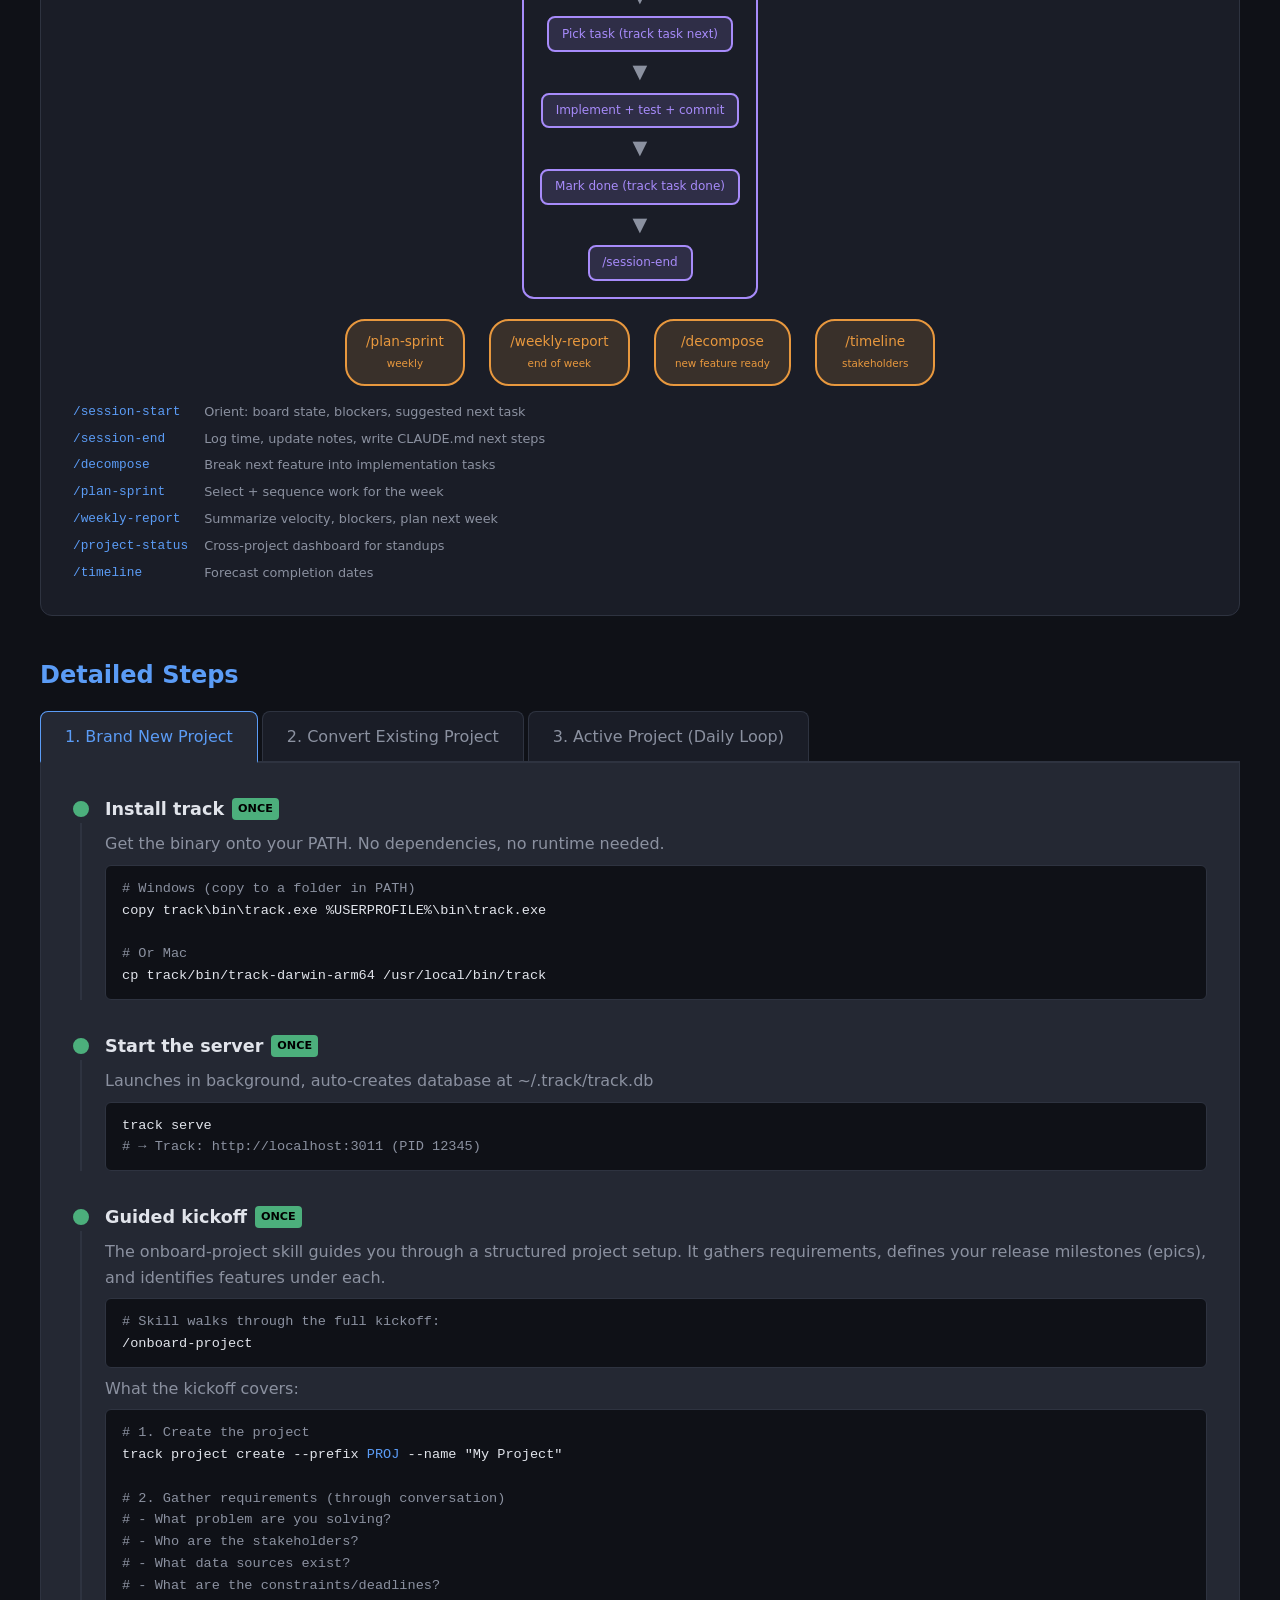
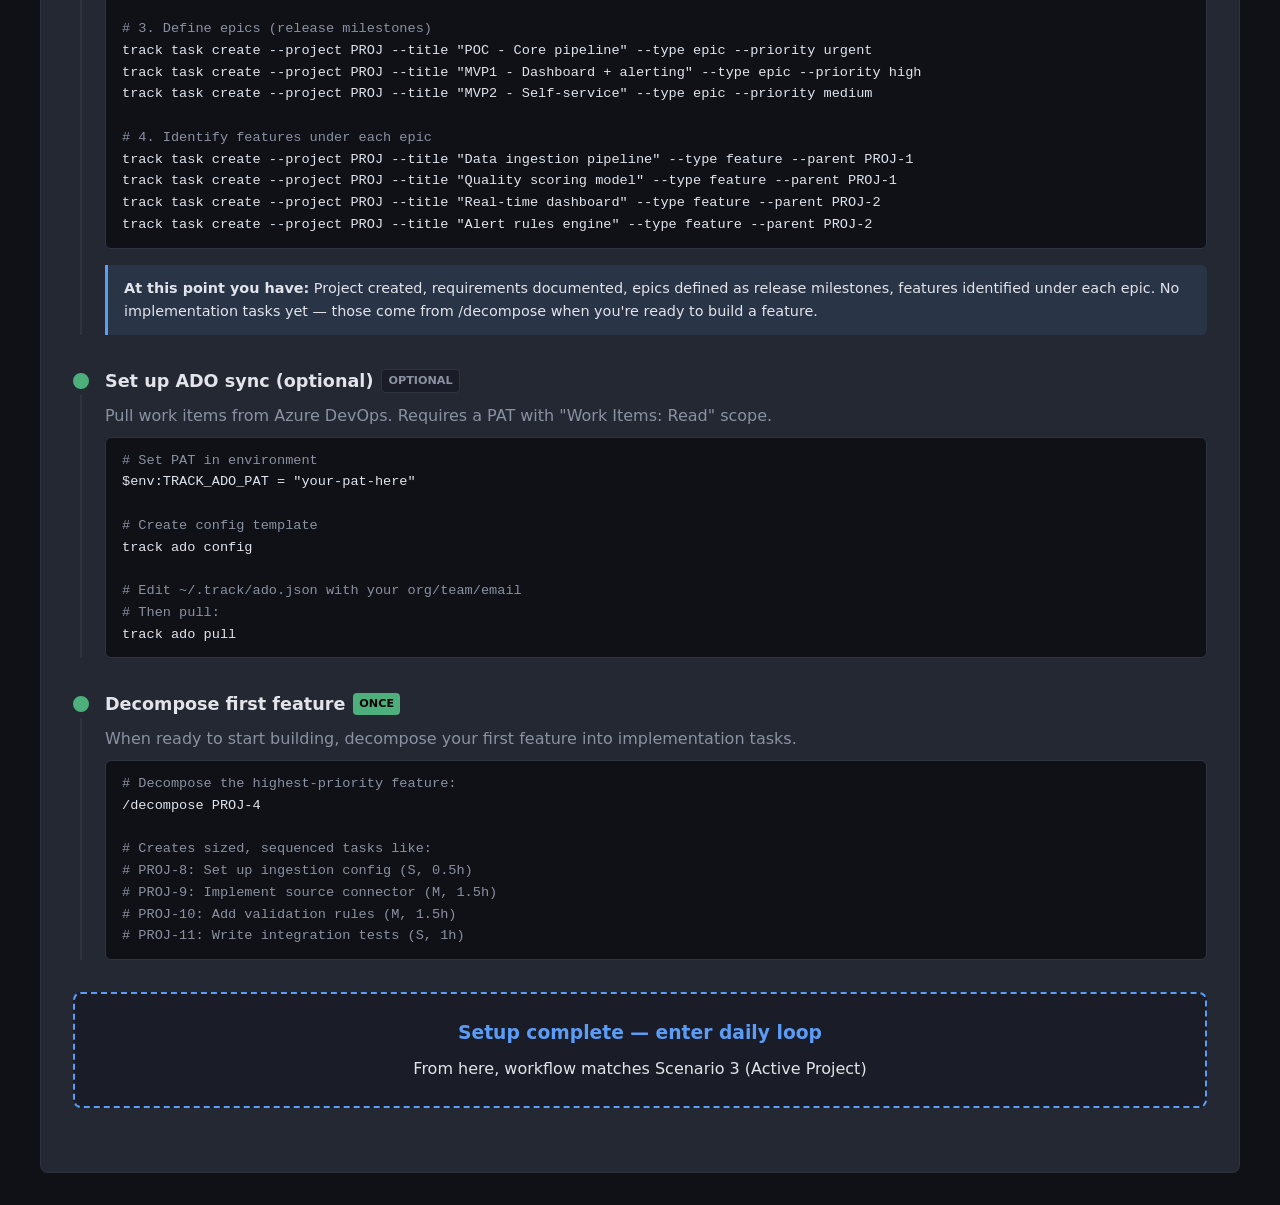
==== commit bdcd668e: "Medium fixes (UI + clear-field + docs): timeline scale, metric counts, clearable fields - Timeline s" ====
--- a/docs/workflow.html
+++ b/docs/workflow.html
@@ -774,7 +774,7 @@
                 <p>Launches in background, auto-creates database at ~/.track/track.db</p>
                 <div class="cmd">
                     track serve<br>
-                    <span class="comment"># → Track: http://localhost:3012 (PID 12345)</span>
+                    <span class="comment"># → Track: http://localhost:3011 (PID 12345)</span>
                 </div>
             </div>
 
@@ -789,7 +789,7 @@
                 <p>What the kickoff covers:</p>
                 <div class="cmd">
                     <span class="comment"># 1. Create the project</span><br>
-                    track project create <span class="highlight">PROJ</span> "My Project"<br><br>
+                    track project create --prefix <span class="highlight">PROJ</span> --name "My Project"<br><br>
                     <span class="comment"># 2. Gather requirements (through conversation)</span><br>
                     <span class="comment">#    - What problem are you solving?</span><br>
                     <span class="comment">#    - Who are the stakeholders?</span><br>
@@ -868,7 +868,7 @@
                 <p>What it does:</p>
                 <div class="cmd">
                     <span class="comment"># 1. Creates project</span><br>
-                    track project create PROJ "My Project"<br><br>
+                    track project create --prefix PROJ --name "My Project"<br><br>
                     <span class="comment"># 2. Reads existing sources:</span><br>
                     <span class="comment">#    - docs/sprint-tasks.md</span><br>
                     <span class="comment">#    - CLAUDE.md backlog section</span><br>
